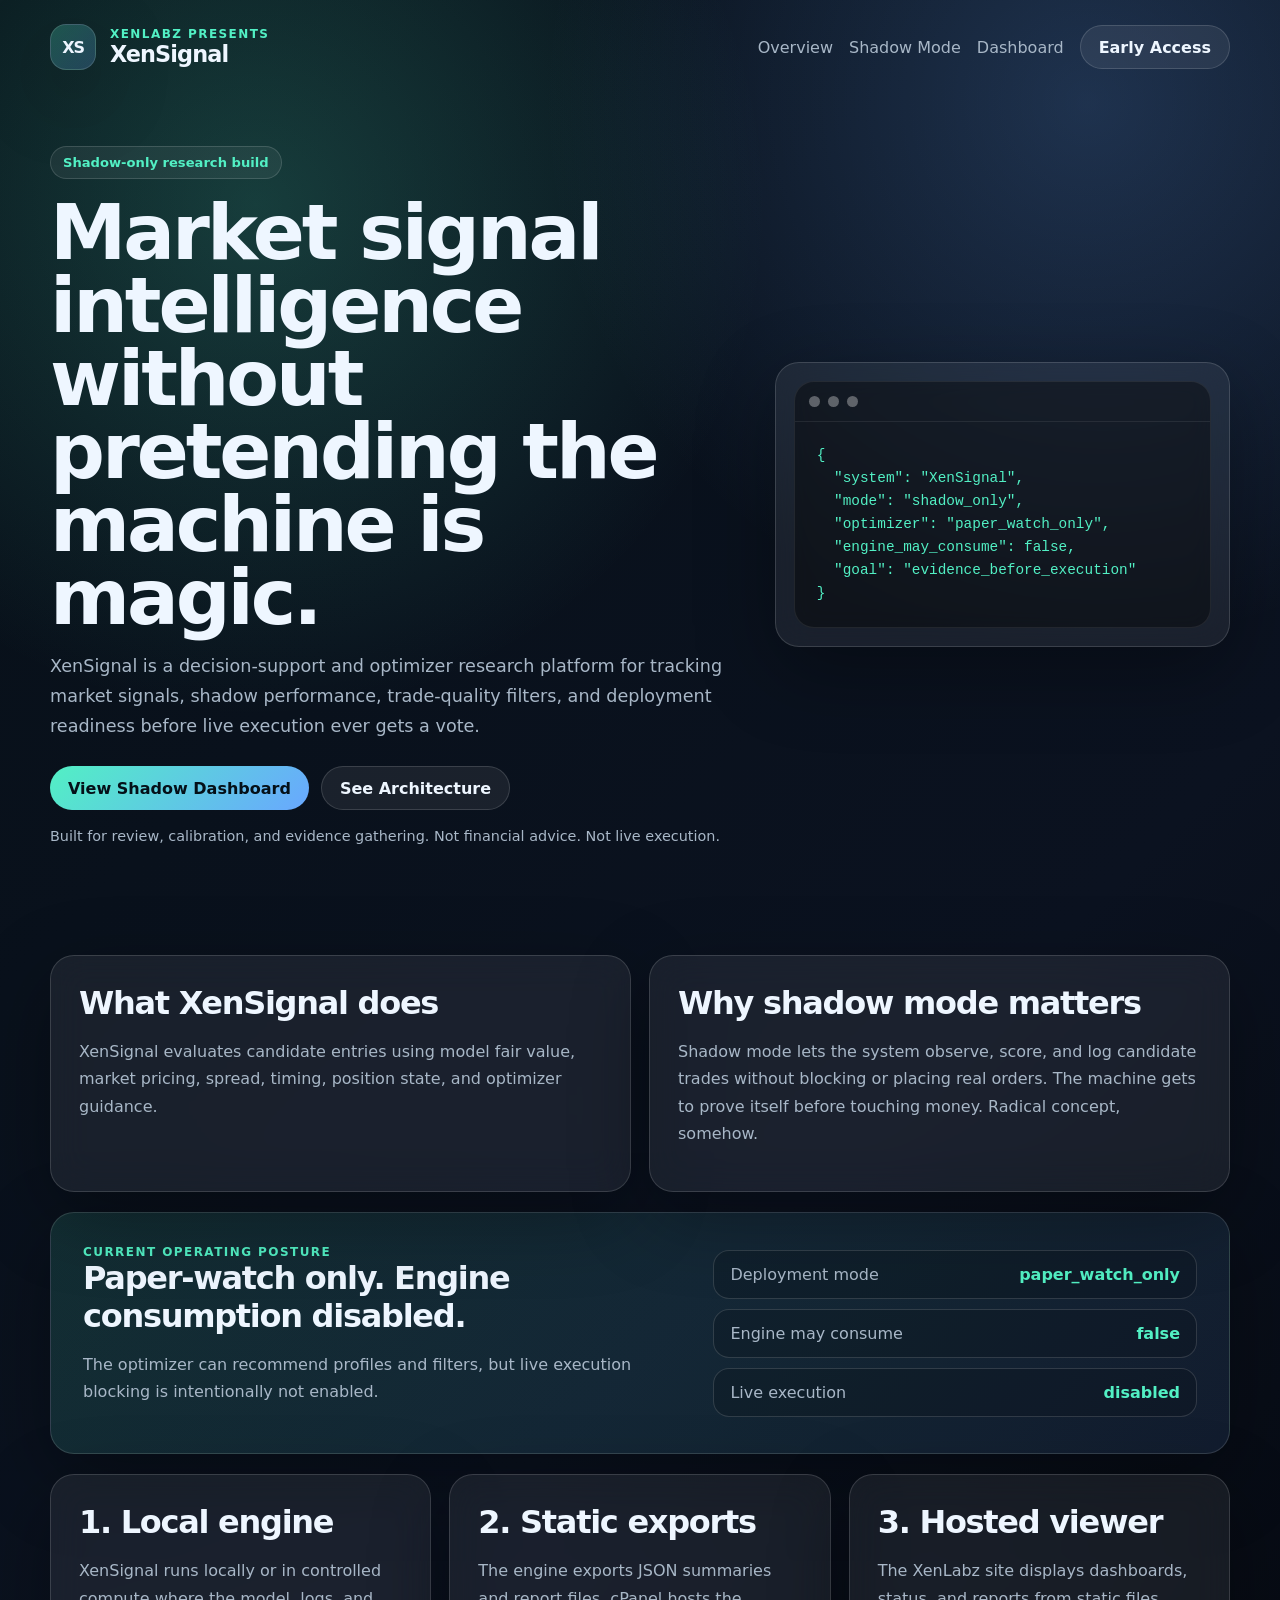
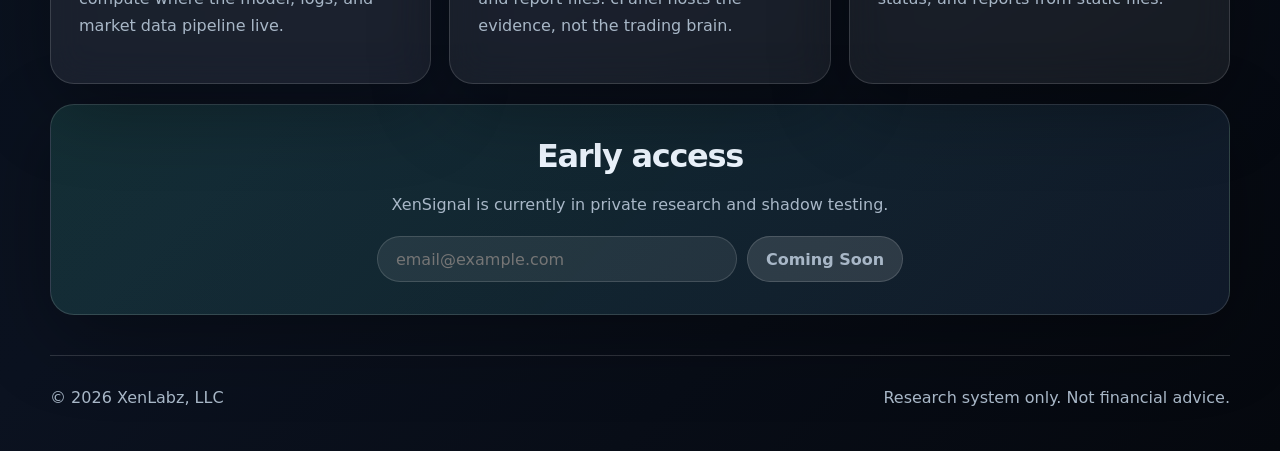
==== public/index.html @ 3b869605 "Initial XenSignal cPanel site deployment" ====
<!doctype html>
<html lang="en">
<head>
  <meta charset="utf-8">
  <meta name="viewport" content="width=device-width, initial-scale=1">
  <title>XenSignal by XenLabz</title>
  <meta name="description" content="XenSignal is a shadow-mode market intelligence and decision-support system from XenLabz.">
  <link rel="stylesheet" href="assets/style.css">
</head>
<body>
  <header class="site-header">
    <div class="brand">
      <div class="logo-mark">XS</div>
      <div>
        <div class="eyebrow">XenLabz presents</div>
        <h1>XenSignal</h1>
      </div>
    </div>
    <nav>
      <a href="#overview">Overview</a>
      <a href="#shadow">Shadow Mode</a>
      <a href="dashboard.html">Dashboard</a>
      <a href="#early-access" class="button ghost">Early Access</a>
    </nav>
  </header>

  <main>
    <section class="hero">
      <div>
        <div class="badge">Shadow-only research build</div>
        <h2>Market signal intelligence without pretending the machine is magic.</h2>
        <p>
          XenSignal is a decision-support and optimizer research platform for tracking market signals,
          shadow performance, trade-quality filters, and deployment readiness before live execution ever gets a vote.
        </p>
        <div class="hero-actions">
          <a class="button primary" href="dashboard.html">View Shadow Dashboard</a>
          <a class="button secondary" href="#architecture">See Architecture</a>
        </div>
        <p class="microcopy">
          Built for review, calibration, and evidence gathering. Not financial advice. Not live execution.
        </p>
      </div>

      <div class="hero-card">
        <div class="terminal">
          <div class="terminal-top"><span></span><span></span><span></span></div>
          <pre><code>{
  "system": "XenSignal",
  "mode": "shadow_only",
  "optimizer": "paper_watch_only",
  "engine_may_consume": false,
  "goal": "evidence_before_execution"
}</code></pre>
        </div>
      </div>
    </section>

    <section id="overview" class="grid two">
      <div class="panel">
        <h3>What XenSignal does</h3>
        <p>
          XenSignal evaluates candidate entries using model fair value, market pricing, spread,
          timing, position state, and optimizer guidance.
        </p>
      </div>
      <div class="panel">
        <h3>Why shadow mode matters</h3>
        <p>
          Shadow mode lets the system observe, score, and log candidate trades without blocking or placing real orders.
          The machine gets to prove itself before touching money. Radical concept, somehow.
        </p>
      </div>
    </section>

    <section id="shadow" class="feature-band">
      <div>
        <div class="eyebrow">Current operating posture</div>
        <h3>Paper-watch only. Engine consumption disabled.</h3>
        <p>
          The optimizer can recommend profiles and filters, but live execution blocking is intentionally not enabled.
        </p>
      </div>
      <div class="status-stack">
        <div class="status-row"><span>Deployment mode</span><strong>paper_watch_only</strong></div>
        <div class="status-row"><span>Engine may consume</span><strong>false</strong></div>
        <div class="status-row"><span>Live execution</span><strong>disabled</strong></div>
      </div>
    </section>

    <section id="architecture" class="grid three">
      <div class="panel">
        <h3>1. Local engine</h3>
        <p>XenSignal runs locally or in controlled compute where the model, logs, and market data pipeline live.</p>
      </div>
      <div class="panel">
        <h3>2. Static exports</h3>
        <p>The engine exports JSON summaries and report files. cPanel hosts the evidence, not the trading brain.</p>
      </div>
      <div class="panel">
        <h3>3. Hosted viewer</h3>
        <p>The XenLabz site displays dashboards, status, and reports from static files.</p>
      </div>
    </section>

    <section id="early-access" class="early-access">
      <h3>Early access</h3>
      <p>XenSignal is currently in private research and shadow testing.</p>
      <form class="signup" action="#" method="post">
        <input type="email" placeholder="email@example.com" disabled>
        <button type="button" disabled>Coming Soon</button>
      </form>
    </section>
  </main>

  <footer>
    <span>© <span id="year"></span> XenLabz, LLC</span>
    <span>Research system only. Not financial advice.</span>
  </footer>

  <script>
    document.getElementById("year").textContent = new Date().getFullYear();
  </script>
</body>
</html>
---- public/assets/style.css ----
:root {
  --bg: #071018;
  --panel: rgba(255, 255, 255, 0.065);
  --text: #eef6ff;
  --muted: #a8b7c7;
  --line: rgba(255, 255, 255, 0.14);
  --accent: #52f0c4;
  --accent-2: #69a7ff;
  --shadow: 0 24px 80px rgba(0, 0, 0, 0.32);
  --radius: 24px;
}

* { box-sizing: border-box; }

html { scroll-behavior: smooth; }

body {
  margin: 0;
  font-family: Inter, ui-sans-serif, system-ui, -apple-system, BlinkMacSystemFont, "Segoe UI", sans-serif;
  background:
    radial-gradient(circle at 20% 10%, rgba(82, 240, 196, 0.20), transparent 32rem),
    radial-gradient(circle at 85% 5%, rgba(105, 167, 255, 0.22), transparent 34rem),
    linear-gradient(135deg, #071018 0%, #0b1220 60%, #05080e 100%);
  color: var(--text);
  min-height: 100vh;
}

a { color: inherit; text-decoration: none; }
code { color: var(--accent); }

.site-header {
  width: min(1180px, calc(100% - 32px));
  margin: 0 auto;
  padding: 24px 0;
  display: flex;
  justify-content: space-between;
  align-items: center;
  gap: 24px;
}

.brand {
  display: flex;
  align-items: center;
  gap: 14px;
}

.logo-mark {
  width: 46px;
  height: 46px;
  border-radius: 16px;
  display: grid;
  place-items: center;
  background: linear-gradient(135deg, rgba(82, 240, 196, 0.24), rgba(105, 167, 255, 0.22));
  border: 1px solid var(--line);
  font-weight: 900;
  letter-spacing: -0.08em;
  box-shadow: var(--shadow);
}

.eyebrow {
  color: var(--accent);
  text-transform: uppercase;
  letter-spacing: 0.12em;
  font-size: 0.75rem;
  font-weight: 800;
}

h1, h2, h3 {
  margin: 0;
  letter-spacing: -0.04em;
}

h1 { font-size: 1.4rem; }

h2 {
  font-size: clamp(2.4rem, 6vw, 5.2rem);
  line-height: 0.95;
  max-width: 840px;
}

h3 { font-size: clamp(1.4rem, 3vw, 2rem); }

p {
  color: var(--muted);
  line-height: 1.7;
  font-size: 1rem;
}

nav {
  display: flex;
  align-items: center;
  gap: 16px;
  color: var(--muted);
}

nav a:hover { color: var(--text); }

main {
  width: min(1180px, calc(100% - 32px));
  margin: 0 auto;
}

.hero {
  min-height: 72vh;
  display: grid;
  grid-template-columns: 1.2fr 0.8fr;
  gap: 42px;
  align-items: center;
  padding: 52px 0 72px;
}

.hero p {
  max-width: 720px;
  font-size: 1.1rem;
}

.badge {
  display: inline-flex;
  padding: 8px 12px;
  border: 1px solid var(--line);
  border-radius: 999px;
  background: rgba(255, 255, 255, 0.06);
  color: var(--accent);
  font-size: 0.82rem;
  font-weight: 800;
  margin-bottom: 18px;
}

.hero-actions, .report-links {
  display: flex;
  flex-wrap: wrap;
  gap: 12px;
  margin-top: 24px;
}

.button {
  display: inline-flex;
  align-items: center;
  justify-content: center;
  min-height: 44px;
  padding: 0 18px;
  border-radius: 999px;
  border: 1px solid var(--line);
  font-weight: 800;
}

.primary {
  background: linear-gradient(135deg, var(--accent), var(--accent-2));
  color: #041018;
  border: none;
}

.secondary, .ghost {
  background: rgba(255, 255, 255, 0.07);
  color: var(--text);
}

.button:hover { transform: translateY(-1px); }

.microcopy { font-size: 0.9rem !important; }

.hero-card, .panel, .metric-card, .refresh-card {
  background: var(--panel);
  border: 1px solid var(--line);
  border-radius: var(--radius);
  box-shadow: var(--shadow);
  backdrop-filter: blur(18px);
}

.hero-card { padding: 18px; }

.terminal {
  background: rgba(0, 0, 0, 0.38);
  border-radius: 20px;
  overflow: hidden;
  border: 1px solid rgba(255,255,255,0.08);
}

.terminal-top {
  display: flex;
  gap: 8px;
  padding: 14px;
  border-bottom: 1px solid rgba(255,255,255,0.08);
}

.terminal-top span {
  width: 11px;
  height: 11px;
  border-radius: 999px;
  background: rgba(255,255,255,0.32);
}

pre {
  margin: 0;
  overflow: auto;
}

.terminal pre {
  padding: 22px;
  color: #d9fbea;
  font-size: 0.9rem;
  line-height: 1.6;
}

.grid {
  display: grid;
  gap: 18px;
  margin: 20px 0;
}

.two { grid-template-columns: repeat(2, minmax(0, 1fr)); }
.three { grid-template-columns: repeat(3, minmax(0, 1fr)); }

.panel { padding: 28px; }

.feature-band, .early-access, .dashboard-hero {
  margin: 20px 0;
  padding: 32px;
  border-radius: var(--radius);
  background: linear-gradient(135deg, rgba(82, 240, 196, 0.13), rgba(105, 167, 255, 0.10));
  border: 1px solid var(--line);
  box-shadow: var(--shadow);
}

.feature-band, .dashboard-hero {
  display: grid;
  grid-template-columns: 1fr 0.8fr;
  gap: 26px;
  align-items: center;
}

.status-stack {
  display: grid;
  gap: 10px;
}

.status-row {
  display: flex;
  justify-content: space-between;
  gap: 16px;
  padding: 14px 16px;
  border: 1px solid var(--line);
  border-radius: 16px;
  background: rgba(0, 0, 0, 0.16);
}

.status-row span { color: var(--muted); }
.status-row strong { color: var(--accent); text-align: right; }

.checklist {
  list-style: none;
  padding: 0;
  margin: 16px 0 0;
  display: grid;
  gap: 12px;
}

.checklist li {
  color: var(--muted);
  line-height: 1.5;
}

.checklist li::before {
  content: "✓";
  color: var(--accent);
  font-weight: 900;
  margin-right: 10px;
}

.early-access {
  text-align: center;
  margin-bottom: 40px;
}

.signup {
  display: flex;
  justify-content: center;
  gap: 10px;
  margin-top: 18px;
}

.signup input, .signup button {
  min-height: 46px;
  border-radius: 999px;
  border: 1px solid var(--line);
  padding: 0 18px;
  font: inherit;
}

.signup input {
  min-width: min(360px, 100%);
  background: rgba(255,255,255,0.08);
  color: var(--text);
}

.signup button {
  background: rgba(255,255,255,0.12);
  color: var(--muted);
  font-weight: 800;
}

.dashboard-hero {
  grid-template-columns: 1fr 280px;
}

.refresh-card, .metric-card {
  padding: 20px;
}

.refresh-card span, .metric-card span {
  display: block;
  color: var(--muted);
  font-size: 0.9rem;
  margin-bottom: 8px;
}

.refresh-card strong, .metric-card strong {
  font-size: 1.35rem;
}

.metrics {
  display: grid;
  grid-template-columns: repeat(6, minmax(0, 1fr));
  gap: 14px;
  margin: 20px 0;
}

.json-box {
  padding: 16px;
  border-radius: 16px;
  background: rgba(0,0,0,0.28);
  border: 1px solid rgba(255,255,255,0.08);
  color: #d9fbea;
  min-height: 160px;
  font-size: 0.86rem;
  line-height: 1.55;
}

footer {
  width: min(1180px, calc(100% - 32px));
  margin: 0 auto;
  padding: 32px 0 44px;
  color: var(--muted);
  display: flex;
  justify-content: space-between;
  gap: 18px;
  border-top: 1px solid var(--line);
}

@media (max-width: 900px) {
  .site-header, nav, .hero, .feature-band, .dashboard-hero, footer {
    display: block;
  }

  nav { margin-top: 18px; }

  nav a {
    margin-right: 14px;
    display: inline-block;
    margin-bottom: 10px;
  }

  .two, .three, .metrics {
    grid-template-columns: 1fr;
  }

  .hero { min-height: auto; }
  .hero-card { margin-top: 24px; }
  .signup { display: grid; }
}
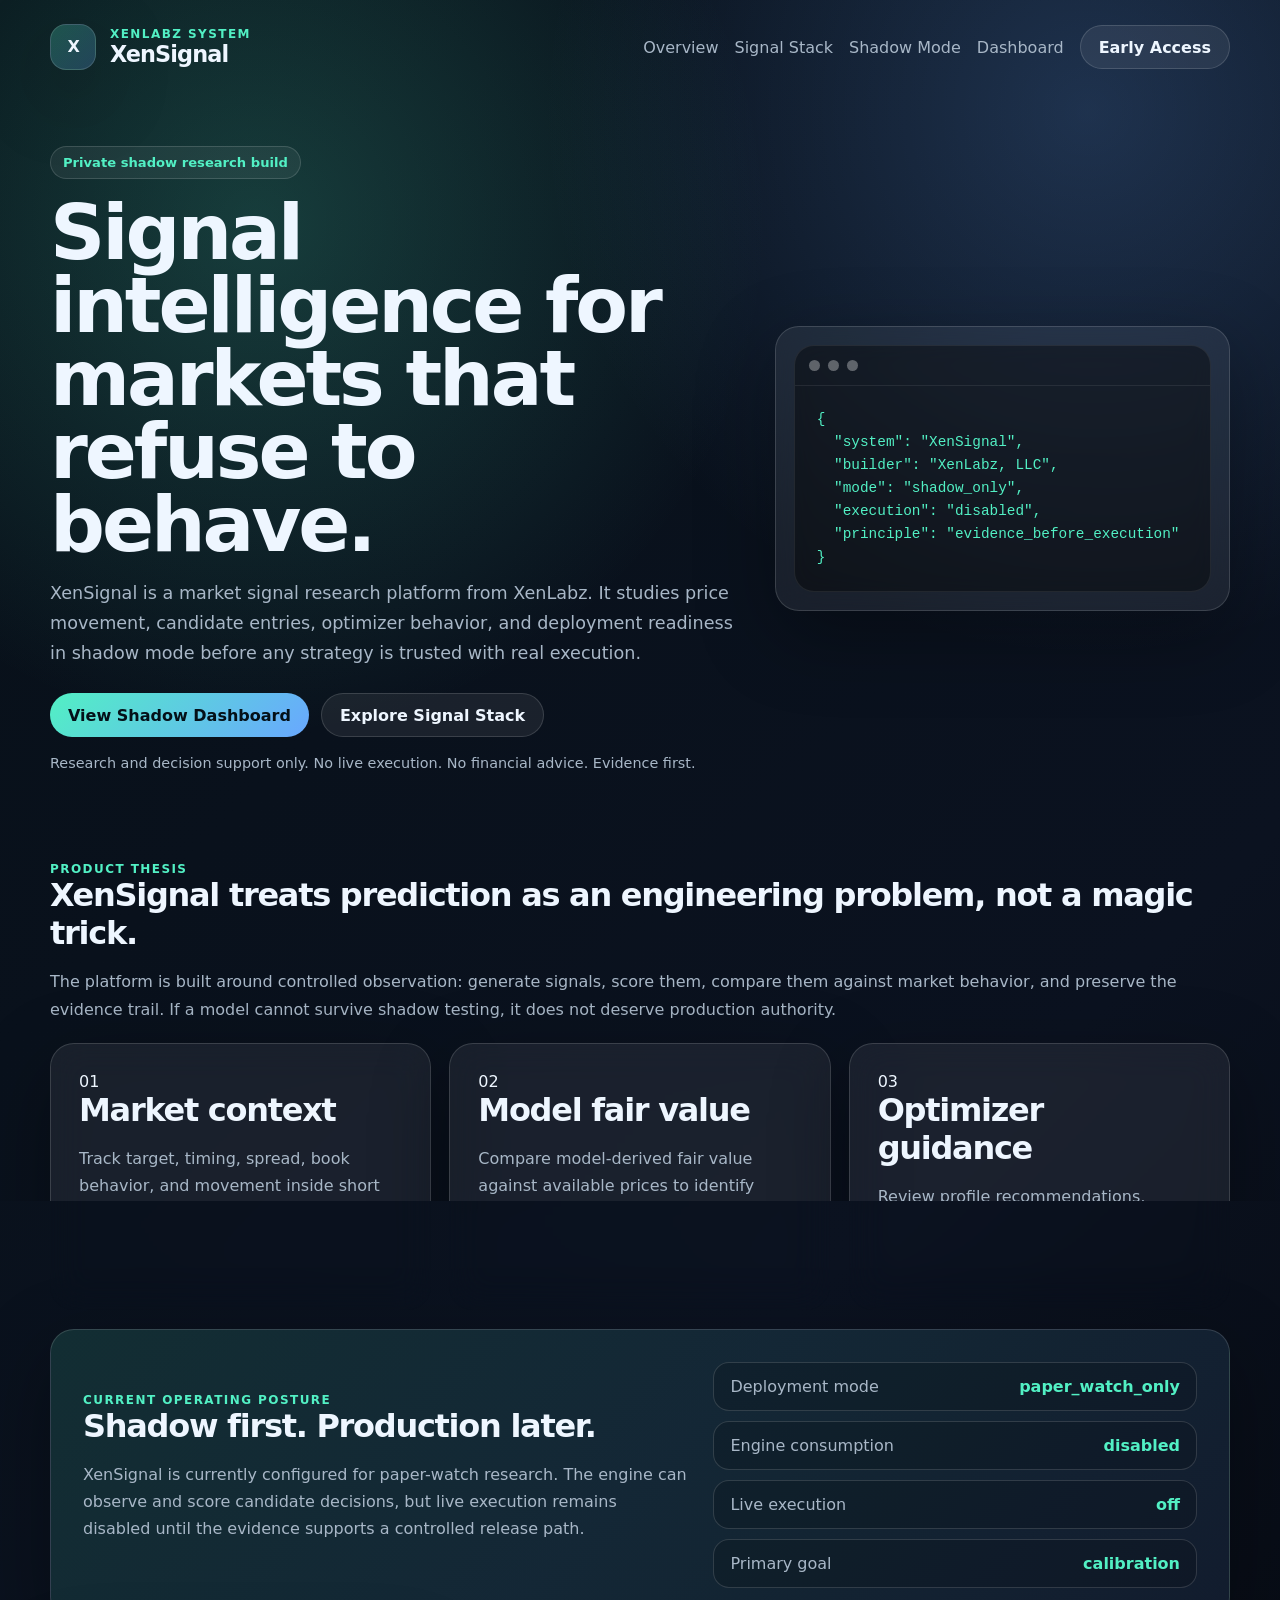
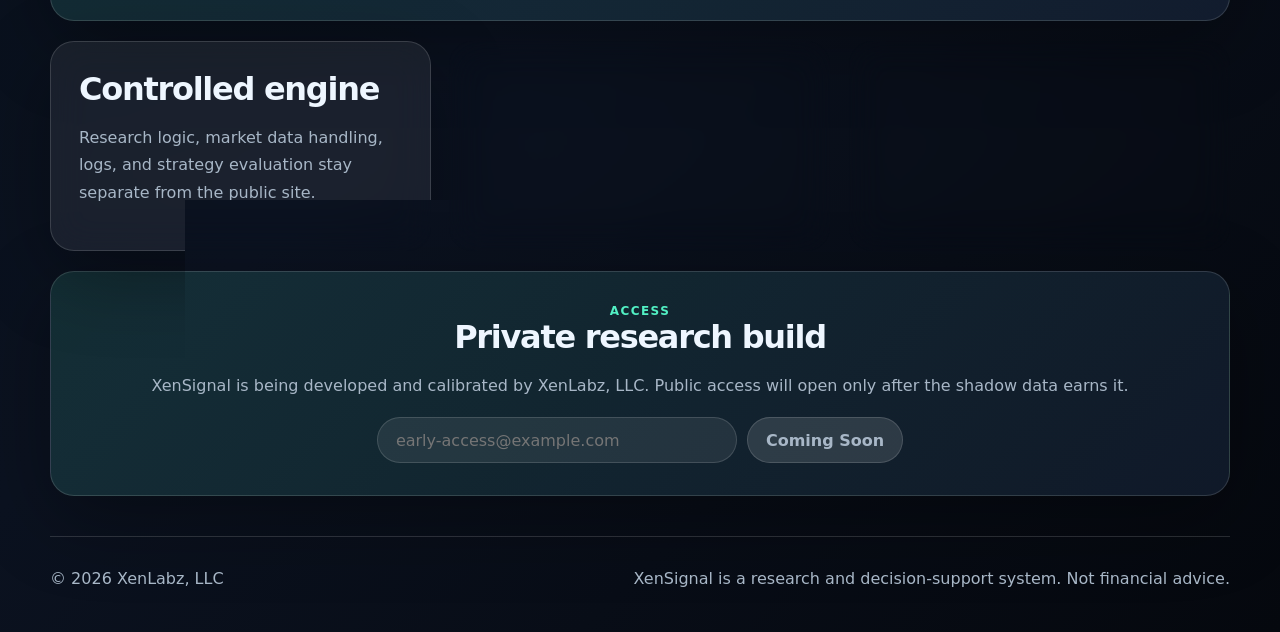
==== commit 2b5277ee: "Refresh XenSignal landing page branding" ====
--- a/public/index.html
+++ b/public/index.html
@@ -3,21 +3,26 @@
 <head>
   <meta charset="utf-8">
   <meta name="viewport" content="width=device-width, initial-scale=1">
-  <title>XenSignal by XenLabz</title>
-  <meta name="description" content="XenSignal is a shadow-mode market intelligence and decision-support system from XenLabz.">
+  <title>XenSignal by XenLabz | Market Signal Intelligence</title>
+  <meta name="description" content="XenSignal is a shadow-mode market signal intelligence and decision-support system from XenLabz, LLC.">
   <link rel="stylesheet" href="assets/style.css">
 </head>
 <body>
   <header class="site-header">
-    <div class="brand">
-      <div class="logo-mark">XS</div>
+    <a class="brand" href="index.html" aria-label="XenSignal home">
+      <div class="logo-mark" aria-hidden="true">
+        <span class="mark-ring"></span>
+        <span class="mark-x">X</span>
+        <span class="mark-pulse"></span>
+      </div>
       <div>
-        <div class="eyebrow">XenLabz presents</div>
+        <div class="eyebrow">XenLabz system</div>
         <h1>XenSignal</h1>
       </div>
-    </div>
+    </a>
     <nav>
       <a href="#overview">Overview</a>
+      <a href="#signal-stack">Signal Stack</a>
       <a href="#shadow">Shadow Mode</a>
       <a href="dashboard.html">Dashboard</a>
       <a href="#early-access" class="button ghost">Early Access</a>
@@ -27,87 +32,111 @@
   <main>
     <section class="hero">
       <div>
-        <div class="badge">Shadow-only research build</div>
-        <h2>Market signal intelligence without pretending the machine is magic.</h2>
+        <div class="badge">Private shadow research build</div>
+        <h2>Signal intelligence for markets that refuse to behave.</h2>
         <p>
-          XenSignal is a decision-support and optimizer research platform for tracking market signals,
-          shadow performance, trade-quality filters, and deployment readiness before live execution ever gets a vote.
+          XenSignal is a market signal research platform from XenLabz. It studies price movement,
+          candidate entries, optimizer behavior, and deployment readiness in shadow mode before any
+          strategy is trusted with real execution.
         </p>
         <div class="hero-actions">
           <a class="button primary" href="dashboard.html">View Shadow Dashboard</a>
-          <a class="button secondary" href="#architecture">See Architecture</a>
+          <a class="button secondary" href="#signal-stack">Explore Signal Stack</a>
         </div>
         <p class="microcopy">
-          Built for review, calibration, and evidence gathering. Not financial advice. Not live execution.
+          Research and decision support only. No live execution. No financial advice. Evidence first.
         </p>
       </div>
 
-      <div class="hero-card">
+      <div class="hero-card signal-card" aria-label="XenSignal system status preview">
+        <div class="radar-visual" aria-hidden="true">
+          <span class="radar-ring one"></span>
+          <span class="radar-ring two"></span>
+          <span class="radar-sweep"></span>
+          <span class="radar-axis horizontal"></span>
+          <span class="radar-axis vertical"></span>
+          <span class="radar-pulse"></span>
+        </div>
         <div class="terminal">
           <div class="terminal-top"><span></span><span></span><span></span></div>
           <pre><code>{
   "system": "XenSignal",
+  "builder": "XenLabz, LLC",
   "mode": "shadow_only",
-  "optimizer": "paper_watch_only",
-  "engine_may_consume": false,
-  "goal": "evidence_before_execution"
+  "execution": "disabled",
+  "principle": "evidence_before_execution"
 }</code></pre>
         </div>
       </div>
     </section>
 
-    <section id="overview" class="grid two">
+    <section id="overview" class="intro-panel">
+      <div>
+        <div class="eyebrow">Product thesis</div>
+        <h3>XenSignal treats prediction as an engineering problem, not a magic trick.</h3>
+      </div>
+      <p>
+        The platform is built around controlled observation: generate signals, score them, compare them against market behavior,
+        and preserve the evidence trail. If a model cannot survive shadow testing, it does not deserve production authority.
+      </p>
+    </section>
+
+    <section id="signal-stack" class="grid three">
       <div class="panel">
-        <h3>What XenSignal does</h3>
-        <p>
-          XenSignal evaluates candidate entries using model fair value, market pricing, spread,
-          timing, position state, and optimizer guidance.
-        </p>
+        <span class="panel-number">01</span>
+        <h3>Market context</h3>
+        <p>Track target, timing, spread, book behavior, and movement inside short decision windows.</p>
       </div>
       <div class="panel">
-        <h3>Why shadow mode matters</h3>
-        <p>
-          Shadow mode lets the system observe, score, and log candidate trades without blocking or placing real orders.
-          The machine gets to prove itself before touching money. Radical concept, somehow.
-        </p>
+        <span class="panel-number">02</span>
+        <h3>Model fair value</h3>
+        <p>Compare model-derived fair value against available prices to identify possible edge.</p>
+      </div>
+      <div class="panel">
+        <span class="panel-number">03</span>
+        <h3>Optimizer guidance</h3>
+        <p>Review profile recommendations, filters, and block reasons before any execution logic can consume them.</p>
       </div>
     </section>
 
     <section id="shadow" class="feature-band">
       <div>
         <div class="eyebrow">Current operating posture</div>
-        <h3>Paper-watch only. Engine consumption disabled.</h3>
+        <h3>Shadow first. Production later.</h3>
         <p>
-          The optimizer can recommend profiles and filters, but live execution blocking is intentionally not enabled.
+          XenSignal is currently configured for paper-watch research. The engine can observe and score candidate decisions,
+          but live execution remains disabled until the evidence supports a controlled release path.
         </p>
       </div>
       <div class="status-stack">
         <div class="status-row"><span>Deployment mode</span><strong>paper_watch_only</strong></div>
-        <div class="status-row"><span>Engine may consume</span><strong>false</strong></div>
-        <div class="status-row"><span>Live execution</span><strong>disabled</strong></div>
+        <div class="status-row"><span>Engine consumption</span><strong>disabled</strong></div>
+        <div class="status-row"><span>Live execution</span><strong>off</strong></div>
+        <div class="status-row"><span>Primary goal</span><strong>calibration</strong></div>
       </div>
     </section>
 
     <section id="architecture" class="grid three">
-      <div class="panel">
-        <h3>1. Local engine</h3>
-        <p>XenSignal runs locally or in controlled compute where the model, logs, and market data pipeline live.</p>
+      <div class="panel compact">
+        <h3>Controlled engine</h3>
+        <p>Research logic, market data handling, logs, and strategy evaluation stay separate from the public site.</p>
       </div>
-      <div class="panel">
-        <h3>2. Static exports</h3>
-        <p>The engine exports JSON summaries and report files. cPanel hosts the evidence, not the trading brain.</p>
+      <div class="panel compact">
+        <h3>Static evidence</h3>
+        <p>Exported JSON summaries and reports make the system inspectable without exposing the trading brain.</p>
       </div>
-      <div class="panel">
-        <h3>3. Hosted viewer</h3>
-        <p>The XenLabz site displays dashboards, status, and reports from static files.</p>
+      <div class="panel compact">
+        <h3>Hosted viewer</h3>
+        <p>The XenSignal site presents system posture, dashboards, and research artifacts for review.</p>
       </div>
     </section>
 
     <section id="early-access" class="early-access">
-      <h3>Early access</h3>
-      <p>XenSignal is currently in private research and shadow testing.</p>
+      <div class="eyebrow">Access</div>
+      <h3>Private research build</h3>
+      <p>XenSignal is being developed and calibrated by XenLabz, LLC. Public access will open only after the shadow data earns it.</p>
       <form class="signup" action="#" method="post">
-        <input type="email" placeholder="email@example.com" disabled>
+        <input type="email" placeholder="early-access@example.com" disabled aria-label="Early access email placeholder">
         <button type="button" disabled>Coming Soon</button>
       </form>
     </section>
@@ -115,7 +144,7 @@
 
   <footer>
     <span>© <span id="year"></span> XenLabz, LLC</span>
-    <span>Research system only. Not financial advice.</span>
+    <span>XenSignal is a research and decision-support system. Not financial advice.</span>
   </footer>
 
   <script>
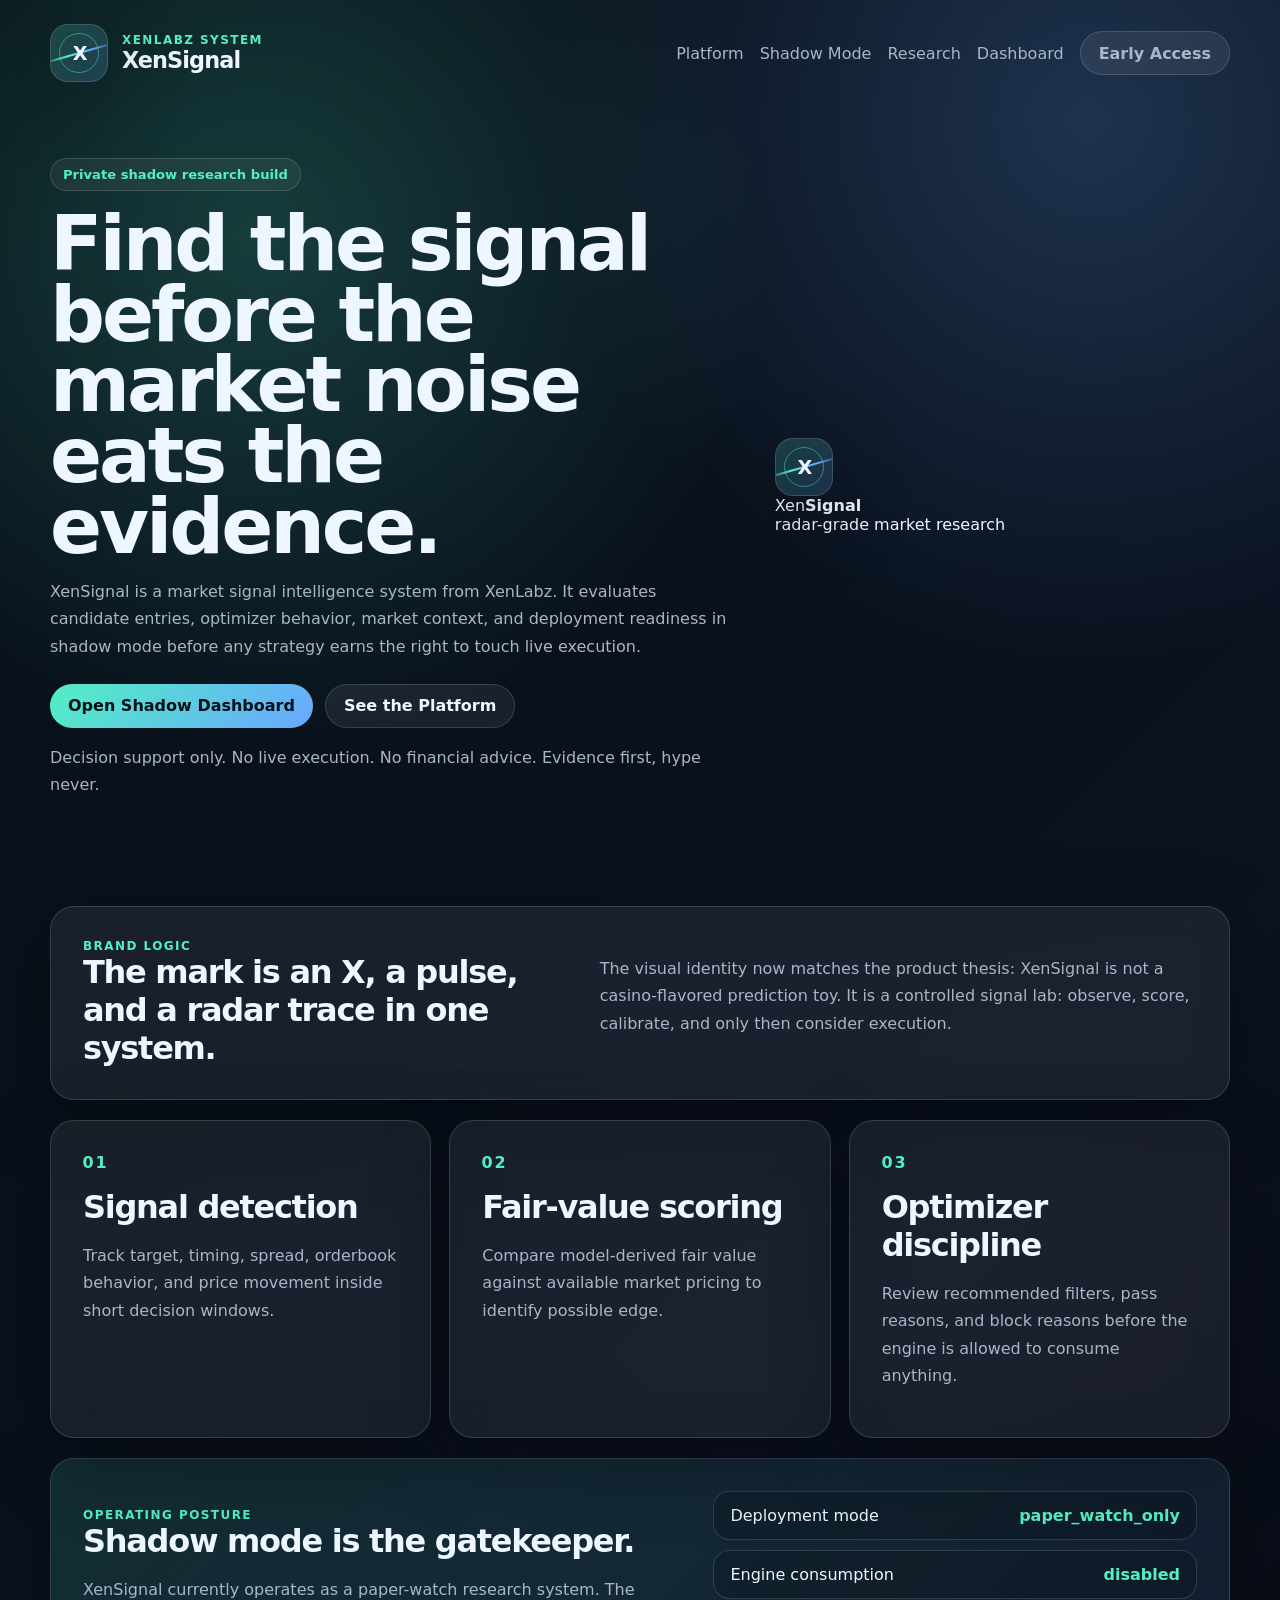
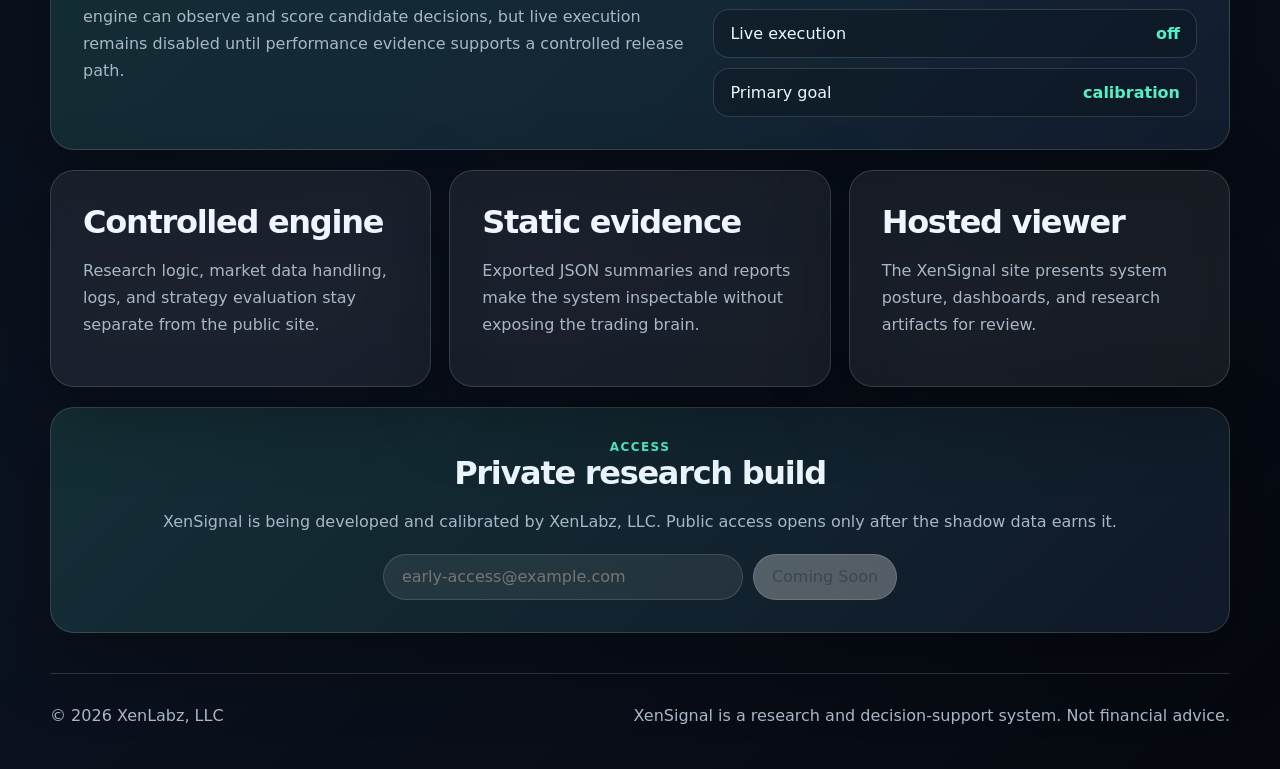
==== commit a465def6: "Redesign landing page around XenSignal logo concept" ====
--- a/public/index.html
+++ b/public/index.html
@@ -10,7 +10,7 @@
 <body>
   <header class="site-header">
     <a class="brand" href="index.html" aria-label="XenSignal home">
-      <div class="logo-mark" aria-hidden="true">
+      <div class="logo-mark logo-small" aria-hidden="true">
         <span class="mark-ring"></span>
         <span class="mark-x">X</span>
         <span class="mark-pulse"></span>
@@ -21,91 +21,83 @@
       </div>
     </a>
     <nav>
-      <a href="#overview">Overview</a>
-      <a href="#signal-stack">Signal Stack</a>
+      <a href="#platform">Platform</a>
       <a href="#shadow">Shadow Mode</a>
+      <a href="#research">Research</a>
       <a href="dashboard.html">Dashboard</a>
       <a href="#early-access" class="button ghost">Early Access</a>
     </nav>
   </header>
 
   <main>
-    <section class="hero">
-      <div>
+    <section class="hero hero-logo-first">
+      <div class="hero-copy">
         <div class="badge">Private shadow research build</div>
-        <h2>Signal intelligence for markets that refuse to behave.</h2>
+        <h2>Find the signal before the market noise eats the evidence.</h2>
         <p>
-          XenSignal is a market signal research platform from XenLabz. It studies price movement,
-          candidate entries, optimizer behavior, and deployment readiness in shadow mode before any
-          strategy is trusted with real execution.
+          XenSignal is a market signal intelligence system from XenLabz. It evaluates candidate entries,
+          optimizer behavior, market context, and deployment readiness in shadow mode before any strategy
+          earns the right to touch live execution.
         </p>
         <div class="hero-actions">
-          <a class="button primary" href="dashboard.html">View Shadow Dashboard</a>
-          <a class="button secondary" href="#signal-stack">Explore Signal Stack</a>
+          <a class="button primary" href="dashboard.html">Open Shadow Dashboard</a>
+          <a class="button secondary" href="#platform">See the Platform</a>
         </div>
-        <p class="microcopy">
-          Research and decision support only. No live execution. No financial advice. Evidence first.
-        </p>
+        <p class="microcopy">Decision support only. No live execution. No financial advice. Evidence first, hype never.</p>
       </div>
 
-      <div class="hero-card signal-card" aria-label="XenSignal system status preview">
-        <div class="radar-visual" aria-hidden="true">
-          <span class="radar-ring one"></span>
-          <span class="radar-ring two"></span>
-          <span class="radar-sweep"></span>
-          <span class="radar-axis horizontal"></span>
-          <span class="radar-axis vertical"></span>
-          <span class="radar-pulse"></span>
+      <div class="hero-logo-stage" aria-label="XenSignal logo concept">
+        <div class="signal-orbit"></div>
+        <div class="signal-orbit orbit-two"></div>
+        <div class="signal-orbit orbit-three"></div>
+        <div class="logo-mark logo-hero" aria-hidden="true">
+          <span class="mark-ring"></span>
+          <span class="mark-x">X</span>
+          <span class="mark-pulse"></span>
         </div>
-        <div class="terminal">
-          <div class="terminal-top"><span></span><span></span><span></span></div>
-          <pre><code>{
-  "system": "XenSignal",
-  "builder": "XenLabz, LLC",
-  "mode": "shadow_only",
-  "execution": "disabled",
-  "principle": "evidence_before_execution"
-}</code></pre>
+        <div class="wordmark">
+          <span>Xen</span><strong>Signal</strong>
         </div>
+        <div class="tagline">radar-grade market research</div>
       </div>
     </section>
 
-    <section id="overview" class="intro-panel">
+    <section id="platform" class="intro-panel logo-panel">
       <div>
-        <div class="eyebrow">Product thesis</div>
-        <h3>XenSignal treats prediction as an engineering problem, not a magic trick.</h3>
+        <div class="eyebrow">Brand logic</div>
+        <h3>The mark is an X, a pulse, and a radar trace in one system.</h3>
       </div>
       <p>
-        The platform is built around controlled observation: generate signals, score them, compare them against market behavior,
-        and preserve the evidence trail. If a model cannot survive shadow testing, it does not deserve production authority.
+        The visual identity now matches the product thesis: XenSignal is not a casino-flavored prediction toy.
+        It is a controlled signal lab: observe, score, calibrate, and only then consider execution.
       </p>
     </section>
 
-    <section id="signal-stack" class="grid three">
+    <section class="grid three">
       <div class="panel">
         <span class="panel-number">01</span>
-        <h3>Market context</h3>
-        <p>Track target, timing, spread, book behavior, and movement inside short decision windows.</p>
+        <h3>Signal detection</h3>
+        <p>Track target, timing, spread, orderbook behavior, and price movement inside short decision windows.</p>
       </div>
       <div class="panel">
         <span class="panel-number">02</span>
-        <h3>Model fair value</h3>
-        <p>Compare model-derived fair value against available prices to identify possible edge.</p>
+        <h3>Fair-value scoring</h3>
+        <p>Compare model-derived fair value against available market pricing to identify possible edge.</p>
       </div>
       <div class="panel">
         <span class="panel-number">03</span>
-        <h3>Optimizer guidance</h3>
-        <p>Review profile recommendations, filters, and block reasons before any execution logic can consume them.</p>
+        <h3>Optimizer discipline</h3>
+        <p>Review recommended filters, pass reasons, and block reasons before the engine is allowed to consume anything.</p>
       </div>
     </section>
 
     <section id="shadow" class="feature-band">
       <div>
-        <div class="eyebrow">Current operating posture</div>
-        <h3>Shadow first. Production later.</h3>
+        <div class="eyebrow">Operating posture</div>
+        <h3>Shadow mode is the gatekeeper.</h3>
         <p>
-          XenSignal is currently configured for paper-watch research. The engine can observe and score candidate decisions,
-          but live execution remains disabled until the evidence supports a controlled release path.
+          XenSignal currently operates as a paper-watch research system. The engine can observe and score candidate decisions,
+          but live execution remains disabled until performance evidence supports a controlled release path.
         </p>
       </div>
       <div class="status-stack">
@@ -116,7 +108,7 @@
       </div>
     </section>
 
-    <section id="architecture" class="grid three">
+    <section id="research" class="grid three">
       <div class="panel compact">
         <h3>Controlled engine</h3>
         <p>Research logic, market data handling, logs, and strategy evaluation stay separate from the public site.</p>
@@ -134,7 +126,7 @@
     <section id="early-access" class="early-access">
       <div class="eyebrow">Access</div>
       <h3>Private research build</h3>
-      <p>XenSignal is being developed and calibrated by XenLabz, LLC. Public access will open only after the shadow data earns it.</p>
+      <p>XenSignal is being developed and calibrated by XenLabz, LLC. Public access opens only after the shadow data earns it.</p>
       <form class="signup" action="#" method="post">
         <input type="email" placeholder="early-access@example.com" disabled aria-label="Early access email placeholder">
         <button type="button" disabled>Coming Soon</button>
@@ -147,8 +139,6 @@
     <span>XenSignal is a research and decision-support system. Not financial advice.</span>
   </footer>
 
-  <script>
-    document.getElementById("year").textContent = new Date().getFullYear();
-  </script>
+  <script>document.getElementById("year").textContent = new Date().getFullYear();</script>
 </body>
 </html>
--- a/public/assets/style.css
+++ b/public/assets/style.css
@@ -1,370 +1,67 @@
 :root {
   --bg: #071018;
-  --panel: rgba(255, 255, 255, 0.065);
+  --panel: rgba(255,255,255,0.065);
   --text: #eef6ff;
   --muted: #a8b7c7;
-  --line: rgba(255, 255, 255, 0.14);
+  --line: rgba(255,255,255,0.14);
   --accent: #52f0c4;
   --accent-2: #69a7ff;
-  --shadow: 0 24px 80px rgba(0, 0, 0, 0.32);
+  --shadow: 0 24px 80px rgba(0,0,0,0.32);
   --radius: 24px;
 }
-
-* { box-sizing: border-box; }
-
-html { scroll-behavior: smooth; }
-
-body {
-  margin: 0;
-  font-family: Inter, ui-sans-serif, system-ui, -apple-system, BlinkMacSystemFont, "Segoe UI", sans-serif;
-  background:
-    radial-gradient(circle at 20% 10%, rgba(82, 240, 196, 0.20), transparent 32rem),
-    radial-gradient(circle at 85% 5%, rgba(105, 167, 255, 0.22), transparent 34rem),
-    linear-gradient(135deg, #071018 0%, #0b1220 60%, #05080e 100%);
-  color: var(--text);
-  min-height: 100vh;
+*{box-sizing:border-box}
+html{scroll-behavior:smooth}
+body{
+margin:0;
+font-family:Inter,ui-sans-serif,system-ui,sans-serif;
+background:radial-gradient(circle at 20% 10%,rgba(82,240,196,.2),transparent 32rem),radial-gradient(circle at 85% 5%,rgba(105,167,255,.22),transparent 34rem),linear-gradient(135deg,#071018 0%,#0b1220 60%,#05080e 100%);
+color:var(--text);
+min-height:100vh;
 }
-
-a { color: inherit; text-decoration: none; }
-code { color: var(--accent); }
-
-.site-header {
-  width: min(1180px, calc(100% - 32px));
-  margin: 0 auto;
-  padding: 24px 0;
-  display: flex;
-  justify-content: space-between;
-  align-items: center;
-  gap: 24px;
-}
-
-.brand {
-  display: flex;
-  align-items: center;
-  gap: 14px;
-}
-
-.logo-mark {
-  width: 46px;
-  height: 46px;
-  border-radius: 16px;
-  display: grid;
-  place-items: center;
-  background: linear-gradient(135deg, rgba(82, 240, 196, 0.24), rgba(105, 167, 255, 0.22));
-  border: 1px solid var(--line);
-  font-weight: 900;
-  letter-spacing: -0.08em;
-  box-shadow: var(--shadow);
-}
-
-.eyebrow {
-  color: var(--accent);
-  text-transform: uppercase;
-  letter-spacing: 0.12em;
-  font-size: 0.75rem;
-  font-weight: 800;
-}
-
-h1, h2, h3 {
-  margin: 0;
-  letter-spacing: -0.04em;
-}
-
-h1 { font-size: 1.4rem; }
-
-h2 {
-  font-size: clamp(2.4rem, 6vw, 5.2rem);
-  line-height: 0.95;
-  max-width: 840px;
-}
-
-h3 { font-size: clamp(1.4rem, 3vw, 2rem); }
-
-p {
-  color: var(--muted);
-  line-height: 1.7;
-  font-size: 1rem;
-}
-
-nav {
-  display: flex;
-  align-items: center;
-  gap: 16px;
-  color: var(--muted);
-}
-
-nav a:hover { color: var(--text); }
-
-main {
-  width: min(1180px, calc(100% - 32px));
-  margin: 0 auto;
-}
-
-.hero {
-  min-height: 72vh;
-  display: grid;
-  grid-template-columns: 1.2fr 0.8fr;
-  gap: 42px;
-  align-items: center;
-  padding: 52px 0 72px;
-}
-
-.hero p {
-  max-width: 720px;
-  font-size: 1.1rem;
-}
-
-.badge {
-  display: inline-flex;
-  padding: 8px 12px;
-  border: 1px solid var(--line);
-  border-radius: 999px;
-  background: rgba(255, 255, 255, 0.06);
-  color: var(--accent);
-  font-size: 0.82rem;
-  font-weight: 800;
-  margin-bottom: 18px;
-}
-
-.hero-actions, .report-links {
-  display: flex;
-  flex-wrap: wrap;
-  gap: 12px;
-  margin-top: 24px;
-}
-
-.button {
-  display: inline-flex;
-  align-items: center;
-  justify-content: center;
-  min-height: 44px;
-  padding: 0 18px;
-  border-radius: 999px;
-  border: 1px solid var(--line);
-  font-weight: 800;
-}
-
-.primary {
-  background: linear-gradient(135deg, var(--accent), var(--accent-2));
-  color: #041018;
-  border: none;
-}
-
-.secondary, .ghost {
-  background: rgba(255, 255, 255, 0.07);
-  color: var(--text);
-}
-
-.button:hover { transform: translateY(-1px); }
-
-.microcopy { font-size: 0.9rem !important; }
-
-.hero-card, .panel, .metric-card, .refresh-card {
-  background: var(--panel);
-  border: 1px solid var(--line);
-  border-radius: var(--radius);
-  box-shadow: var(--shadow);
-  backdrop-filter: blur(18px);
-}
-
-.hero-card { padding: 18px; }
-
-.terminal {
-  background: rgba(0, 0, 0, 0.38);
-  border-radius: 20px;
-  overflow: hidden;
-  border: 1px solid rgba(255,255,255,0.08);
-}
-
-.terminal-top {
-  display: flex;
-  gap: 8px;
-  padding: 14px;
-  border-bottom: 1px solid rgba(255,255,255,0.08);
-}
-
-.terminal-top span {
-  width: 11px;
-  height: 11px;
-  border-radius: 999px;
-  background: rgba(255,255,255,0.32);
-}
-
-pre {
-  margin: 0;
-  overflow: auto;
-}
-
-.terminal pre {
-  padding: 22px;
-  color: #d9fbea;
-  font-size: 0.9rem;
-  line-height: 1.6;
-}
-
-.grid {
-  display: grid;
-  gap: 18px;
-  margin: 20px 0;
-}
-
-.two { grid-template-columns: repeat(2, minmax(0, 1fr)); }
-.three { grid-template-columns: repeat(3, minmax(0, 1fr)); }
-
-.panel { padding: 28px; }
-
-.feature-band, .early-access, .dashboard-hero {
-  margin: 20px 0;
-  padding: 32px;
-  border-radius: var(--radius);
-  background: linear-gradient(135deg, rgba(82, 240, 196, 0.13), rgba(105, 167, 255, 0.10));
-  border: 1px solid var(--line);
-  box-shadow: var(--shadow);
-}
-
-.feature-band, .dashboard-hero {
-  display: grid;
-  grid-template-columns: 1fr 0.8fr;
-  gap: 26px;
-  align-items: center;
-}
-
-.status-stack {
-  display: grid;
-  gap: 10px;
-}
-
-.status-row {
-  display: flex;
-  justify-content: space-between;
-  gap: 16px;
-  padding: 14px 16px;
-  border: 1px solid var(--line);
-  border-radius: 16px;
-  background: rgba(0, 0, 0, 0.16);
-}
-
-.status-row span { color: var(--muted); }
-.status-row strong { color: var(--accent); text-align: right; }
-
-.checklist {
-  list-style: none;
-  padding: 0;
-  margin: 16px 0 0;
-  display: grid;
-  gap: 12px;
-}
-
-.checklist li {
-  color: var(--muted);
-  line-height: 1.5;
-}
-
-.checklist li::before {
-  content: "✓";
-  color: var(--accent);
-  font-weight: 900;
-  margin-right: 10px;
-}
-
-.early-access {
-  text-align: center;
-  margin-bottom: 40px;
-}
-
-.signup {
-  display: flex;
-  justify-content: center;
-  gap: 10px;
-  margin-top: 18px;
-}
-
-.signup input, .signup button {
-  min-height: 46px;
-  border-radius: 999px;
-  border: 1px solid var(--line);
-  padding: 0 18px;
-  font: inherit;
-}
-
-.signup input {
-  min-width: min(360px, 100%);
-  background: rgba(255,255,255,0.08);
-  color: var(--text);
-}
-
-.signup button {
-  background: rgba(255,255,255,0.12);
-  color: var(--muted);
-  font-weight: 800;
-}
-
-.dashboard-hero {
-  grid-template-columns: 1fr 280px;
-}
-
-.refresh-card, .metric-card {
-  padding: 20px;
-}
-
-.refresh-card span, .metric-card span {
-  display: block;
-  color: var(--muted);
-  font-size: 0.9rem;
-  margin-bottom: 8px;
-}
-
-.refresh-card strong, .metric-card strong {
-  font-size: 1.35rem;
-}
-
-.metrics {
-  display: grid;
-  grid-template-columns: repeat(6, minmax(0, 1fr));
-  gap: 14px;
-  margin: 20px 0;
-}
-
-.json-box {
-  padding: 16px;
-  border-radius: 16px;
-  background: rgba(0,0,0,0.28);
-  border: 1px solid rgba(255,255,255,0.08);
-  color: #d9fbea;
-  min-height: 160px;
-  font-size: 0.86rem;
-  line-height: 1.55;
-}
-
-footer {
-  width: min(1180px, calc(100% - 32px));
-  margin: 0 auto;
-  padding: 32px 0 44px;
-  color: var(--muted);
-  display: flex;
-  justify-content: space-between;
-  gap: 18px;
-  border-top: 1px solid var(--line);
-}
-
-@media (max-width: 900px) {
-  .site-header, nav, .hero, .feature-band, .dashboard-hero, footer {
-    display: block;
-  }
-
-  nav { margin-top: 18px; }
-
-  nav a {
-    margin-right: 14px;
-    display: inline-block;
-    margin-bottom: 10px;
-  }
-
-  .two, .three, .metrics {
-    grid-template-columns: 1fr;
-  }
-
-  .hero { min-height: auto; }
-  .hero-card { margin-top: 24px; }
-  .signup { display: grid; }
-}
+a{color:inherit;text-decoration:none}
+.site-header,main,footer{width:min(1180px,calc(100% - 32px));margin:0 auto}
+.site-header{padding:24px 0;display:flex;justify-content:space-between;align-items:center;gap:24px}
+.brand{display:flex;align-items:center;gap:14px}
+.logo-mark{position:relative;width:58px;height:58px;border-radius:18px;display:grid;place-items:center;background:linear-gradient(135deg,rgba(82,240,196,.18),rgba(105,167,255,.18));border:1px solid var(--line);overflow:hidden;box-shadow:var(--shadow)}
+.mark-ring{position:absolute;inset:8px;border-radius:999px;border:1px solid rgba(82,240,196,.45)}
+.mark-x{position:relative;z-index:2;font-weight:900;letter-spacing:-0.12em;font-size:1.2rem}
+.mark-pulse{position:absolute;width:140%;height:2px;background:linear-gradient(90deg,transparent,var(--accent),var(--accent-2),transparent);transform:rotate(-16deg)}
+.eyebrow{color:var(--accent);text-transform:uppercase;letter-spacing:.12em;font-size:.75rem;font-weight:800}
+h1,h2,h3{margin:0;letter-spacing:-.04em}
+h1{font-size:1.4rem}
+h2{font-size:clamp(2.7rem,6vw,5.5rem);line-height:.92;max-width:900px}
+h3{font-size:clamp(1.4rem,3vw,2rem)}
+p{color:var(--muted);line-height:1.7;font-size:1rem}
+nav{display:flex;align-items:center;gap:16px;color:var(--muted)}
+.hero{min-height:78vh;display:grid;grid-template-columns:1.2fr .8fr;gap:42px;align-items:center;padding:52px 0 72px}
+.badge,.button{display:inline-flex;border-radius:999px;font-weight:800}
+.badge{padding:8px 12px;border:1px solid var(--line);background:rgba(255,255,255,.06);color:var(--accent);font-size:.82rem;margin-bottom:18px}
+.hero-actions{display:flex;flex-wrap:wrap;gap:12px;margin-top:24px}
+.button{align-items:center;justify-content:center;min-height:44px;padding:0 18px;border:1px solid var(--line);transition:all .18s ease}
+.primary{background:linear-gradient(135deg,var(--accent),var(--accent-2));color:#041018;border:none}
+.secondary,.ghost{background:rgba(255,255,255,.07)}
+.hero-card,.panel,.intro-panel{background:var(--panel);border:1px solid var(--line);border-radius:var(--radius);box-shadow:var(--shadow);backdrop-filter:blur(18px)}
+.hero-card{padding:18px;position:relative;overflow:hidden}
+.radar-visual{position:absolute;inset:0;display:grid;place-items:center;opacity:.26}
+.radar-ring{position:absolute;border-radius:999px;border:1px solid rgba(82,240,196,.35)}
+.radar-ring.one{width:180px;height:180px}.radar-ring.two{width:280px;height:280px}
+.radar-sweep{position:absolute;width:180px;height:180px;border-radius:50%;background:conic-gradient(from 0deg,rgba(82,240,196,0),rgba(82,240,196,.32),rgba(82,240,196,0));animation:sweep 8s linear infinite}
+@keyframes sweep{from{transform:rotate(0)}to{transform:rotate(360deg)}}
+.terminal{position:relative;z-index:2;background:rgba(0,0,0,.48);border-radius:20px;overflow:hidden;border:1px solid rgba(255,255,255,.08)}
+.terminal-top{display:flex;gap:8px;padding:14px;border-bottom:1px solid rgba(255,255,255,.08)}
+.terminal-top span{width:11px;height:11px;border-radius:999px;background:rgba(255,255,255,.32)}
+.terminal pre{padding:22px;color:#d9fbea;font-size:.9rem;line-height:1.6;margin:0}
+.grid{display:grid;gap:18px;margin:20px 0}.three{grid-template-columns:repeat(3,minmax(0,1fr))}
+.panel,.intro-panel,.feature-band,.early-access{padding:32px}
+.panel-number{display:inline-flex;margin-bottom:16px;color:var(--accent);font-weight:900;letter-spacing:.12em}
+.intro-panel{display:grid;grid-template-columns:.9fr 1.1fr;gap:28px;margin:20px 0}
+.feature-band,.early-access{margin:20px 0;border-radius:var(--radius);background:linear-gradient(135deg,rgba(82,240,196,.13),rgba(105,167,255,.1));border:1px solid var(--line);box-shadow:var(--shadow)}
+.feature-band{display:grid;grid-template-columns:1fr .8fr;gap:26px;align-items:center}
+.status-stack{display:grid;gap:10px}.status-row{display:flex;justify-content:space-between;gap:16px;padding:14px 16px;border:1px solid var(--line);border-radius:16px;background:rgba(0,0,0,.16)}
+.status-row strong{color:var(--accent)}
+.early-access{text-align:center;margin-bottom:40px}
+.signup{display:flex;justify-content:center;gap:10px;margin-top:18px}
+.signup input,.signup button{min-height:46px;border-radius:999px;border:1px solid var(--line);padding:0 18px;font:inherit}
+.signup input{min-width:min(360px,100%);background:rgba(255,255,255,.08);color:var(--text)}
+footer{padding:32px 0 44px;color:var(--muted);display:flex;justify-content:space-between;gap:18px;border-top:1px solid var(--line)}
+@media (max-width:900px){.site-header,nav,.hero,.feature-band,footer,.intro-panel{display:block}.three{grid-template-columns:1fr}}
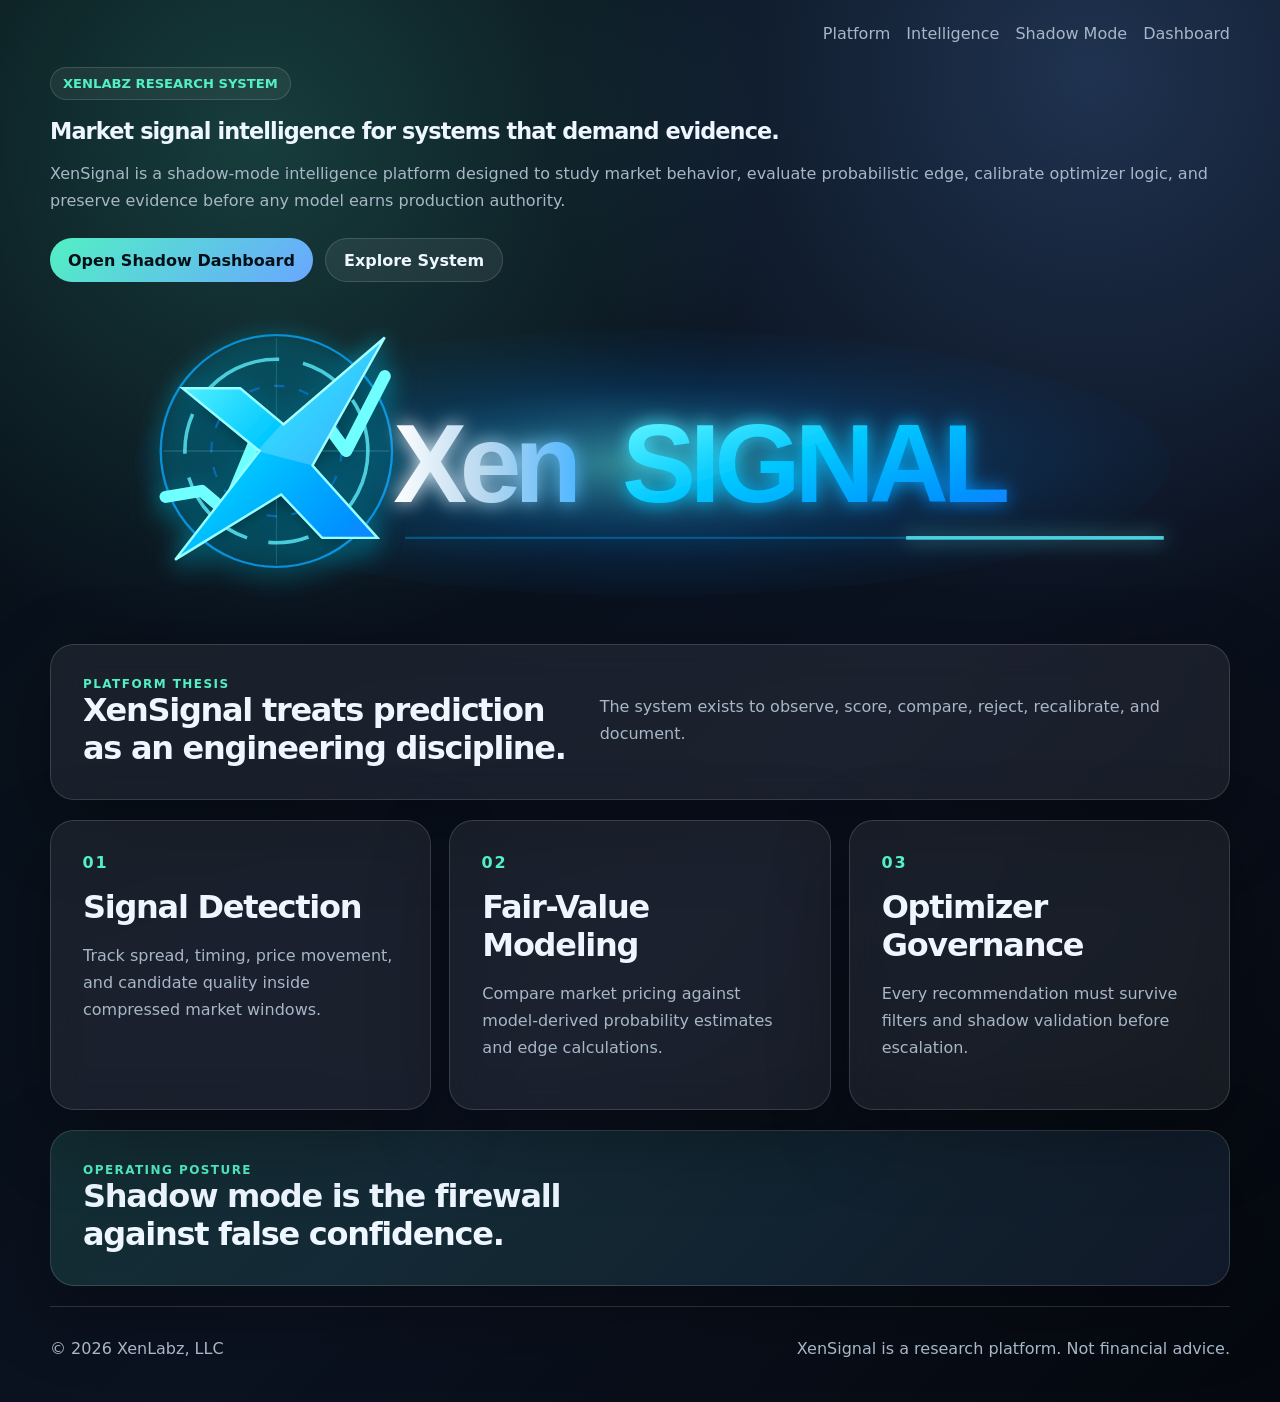
==== commit 5e5d19cb: "Apply cinematic XenSignal homepage redesign" ====
--- a/public/index.html
+++ b/public/index.html
@@ -1,144 +1,52 @@
 <!doctype html>
 <html lang="en">
 <head>
-  <meta charset="utf-8">
-  <meta name="viewport" content="width=device-width, initial-scale=1">
-  <title>XenSignal by XenLabz | Market Signal Intelligence</title>
-  <meta name="description" content="XenSignal is a shadow-mode market signal intelligence and decision-support system from XenLabz, LLC.">
-  <link rel="stylesheet" href="assets/style.css">
+<meta charset="utf-8">
+<meta name="viewport" content="width=device-width, initial-scale=1">
+<title>XenSignal | Signal Intelligence by XenLabz</title>
+<meta name="description" content="XenSignal is a market signal intelligence and shadow research platform built by XenLabz.">
+<link rel="stylesheet" href="assets/style.css">
 </head>
-<body>
-  <header class="site-header">
-    <a class="brand" href="index.html" aria-label="XenSignal home">
-      <div class="logo-mark logo-small" aria-hidden="true">
-        <span class="mark-ring"></span>
-        <span class="mark-x">X</span>
-        <span class="mark-pulse"></span>
-      </div>
-      <div>
-        <div class="eyebrow">XenLabz system</div>
-        <h1>XenSignal</h1>
-      </div>
-    </a>
-    <nav>
-      <a href="#platform">Platform</a>
-      <a href="#shadow">Shadow Mode</a>
-      <a href="#research">Research</a>
-      <a href="dashboard.html">Dashboard</a>
-      <a href="#early-access" class="button ghost">Early Access</a>
-    </nav>
-  </header>
-
-  <main>
-    <section class="hero hero-logo-first">
-      <div class="hero-copy">
-        <div class="badge">Private shadow research build</div>
-        <h2>Find the signal before the market noise eats the evidence.</h2>
-        <p>
-          XenSignal is a market signal intelligence system from XenLabz. It evaluates candidate entries,
-          optimizer behavior, market context, and deployment readiness in shadow mode before any strategy
-          earns the right to touch live execution.
-        </p>
-        <div class="hero-actions">
-          <a class="button primary" href="dashboard.html">Open Shadow Dashboard</a>
-          <a class="button secondary" href="#platform">See the Platform</a>
-        </div>
-        <p class="microcopy">Decision support only. No live execution. No financial advice. Evidence first, hype never.</p>
-      </div>
-
-      <div class="hero-logo-stage" aria-label="XenSignal logo concept">
-        <div class="signal-orbit"></div>
-        <div class="signal-orbit orbit-two"></div>
-        <div class="signal-orbit orbit-three"></div>
-        <div class="logo-mark logo-hero" aria-hidden="true">
-          <span class="mark-ring"></span>
-          <span class="mark-x">X</span>
-          <span class="mark-pulse"></span>
-        </div>
-        <div class="wordmark">
-          <span>Xen</span><strong>Signal</strong>
-        </div>
-        <div class="tagline">radar-grade market research</div>
-      </div>
-    </section>
-
-    <section id="platform" class="intro-panel logo-panel">
-      <div>
-        <div class="eyebrow">Brand logic</div>
-        <h3>The mark is an X, a pulse, and a radar trace in one system.</h3>
-      </div>
-      <p>
-        The visual identity now matches the product thesis: XenSignal is not a casino-flavored prediction toy.
-        It is a controlled signal lab: observe, score, calibrate, and only then consider execution.
-      </p>
-    </section>
-
-    <section class="grid three">
-      <div class="panel">
-        <span class="panel-number">01</span>
-        <h3>Signal detection</h3>
-        <p>Track target, timing, spread, orderbook behavior, and price movement inside short decision windows.</p>
-      </div>
-      <div class="panel">
-        <span class="panel-number">02</span>
-        <h3>Fair-value scoring</h3>
-        <p>Compare model-derived fair value against available market pricing to identify possible edge.</p>
-      </div>
-      <div class="panel">
-        <span class="panel-number">03</span>
-        <h3>Optimizer discipline</h3>
-        <p>Review recommended filters, pass reasons, and block reasons before the engine is allowed to consume anything.</p>
-      </div>
-    </section>
-
-    <section id="shadow" class="feature-band">
-      <div>
-        <div class="eyebrow">Operating posture</div>
-        <h3>Shadow mode is the gatekeeper.</h3>
-        <p>
-          XenSignal currently operates as a paper-watch research system. The engine can observe and score candidate decisions,
-          but live execution remains disabled until performance evidence supports a controlled release path.
-        </p>
-      </div>
-      <div class="status-stack">
-        <div class="status-row"><span>Deployment mode</span><strong>paper_watch_only</strong></div>
-        <div class="status-row"><span>Engine consumption</span><strong>disabled</strong></div>
-        <div class="status-row"><span>Live execution</span><strong>off</strong></div>
-        <div class="status-row"><span>Primary goal</span><strong>calibration</strong></div>
-      </div>
-    </section>
-
-    <section id="research" class="grid three">
-      <div class="panel compact">
-        <h3>Controlled engine</h3>
-        <p>Research logic, market data handling, logs, and strategy evaluation stay separate from the public site.</p>
-      </div>
-      <div class="panel compact">
-        <h3>Static evidence</h3>
-        <p>Exported JSON summaries and reports make the system inspectable without exposing the trading brain.</p>
-      </div>
-      <div class="panel compact">
-        <h3>Hosted viewer</h3>
-        <p>The XenSignal site presents system posture, dashboards, and research artifacts for review.</p>
-      </div>
-    </section>
-
-    <section id="early-access" class="early-access">
-      <div class="eyebrow">Access</div>
-      <h3>Private research build</h3>
-      <p>XenSignal is being developed and calibrated by XenLabz, LLC. Public access opens only after the shadow data earns it.</p>
-      <form class="signup" action="#" method="post">
-        <input type="email" placeholder="early-access@example.com" disabled aria-label="Early access email placeholder">
-        <button type="button" disabled>Coming Soon</button>
-      </form>
-    </section>
-  </main>
-
-  <footer>
-    <span>© <span id="year"></span> XenLabz, LLC</span>
-    <span>XenSignal is a research and decision-support system. Not financial advice.</span>
-  </footer>
-
-  <script>document.getElementById("year").textContent = new Date().getFullYear();</script>
+<body class="ultra">
+<div class="grid-overlay"></div>
+<header class="site-header cinematic-header">
+<a class="brand" href="index.html"><img class="nav-logo" src="assets/xensignal-logo.svg" alt="XenSignal logo"></a>
+<nav>
+<a href="#platform">Platform</a>
+<a href="#intelligence">Intelligence</a>
+<a href="#shadow">Shadow Mode</a>
+<a href="dashboard.html">Dashboard</a>
+</nav>
+</header>
+<main>
+<section class="mega-hero">
+<div class="hero-left">
+<div class="badge live-badge">XENLABZ RESEARCH SYSTEM</div>
+<h1>Market signal intelligence for systems that demand evidence.</h1>
+<p class="hero-text">XenSignal is a shadow-mode intelligence platform designed to study market behavior, evaluate probabilistic edge, calibrate optimizer logic, and preserve evidence before any model earns production authority.</p>
+<div class="hero-actions">
+<a class="button primary" href="dashboard.html">Open Shadow Dashboard</a>
+<a class="button secondary" href="#platform">Explore System</a>
+</div>
+</div>
+<div class="hero-right">
+<div class="logo-frame"><img src="assets/xensignal-logo.svg" alt="XenSignal"></div>
+</div>
+</section>
+<section id="platform" class="intro-panel logo-panel">
+<div><div class="eyebrow">Platform Thesis</div><h3>XenSignal treats prediction as an engineering discipline.</h3></div>
+<p>The system exists to observe, score, compare, reject, recalibrate, and document.</p>
+</section>
+<section id="intelligence" class="grid three">
+<div class="panel"><span class="panel-number">01</span><h3>Signal Detection</h3><p>Track spread, timing, price movement, and candidate quality inside compressed market windows.</p></div>
+<div class="panel"><span class="panel-number">02</span><h3>Fair-Value Modeling</h3><p>Compare market pricing against model-derived probability estimates and edge calculations.</p></div>
+<div class="panel"><span class="panel-number">03</span><h3>Optimizer Governance</h3><p>Every recommendation must survive filters and shadow validation before escalation.</p></div>
+</section>
+<section id="shadow" class="feature-band">
+<div><div class="eyebrow">Operating Posture</div><h3>Shadow mode is the firewall against false confidence.</h3></div>
+</section>
+</main>
+<footer><span>© <span id="year"></span> XenLabz, LLC</span><span>XenSignal is a research platform. Not financial advice.</span></footer>
+<script>document.getElementById('year').textContent=new Date().getFullYear()</script>
 </body>
-</html>
+</html>
